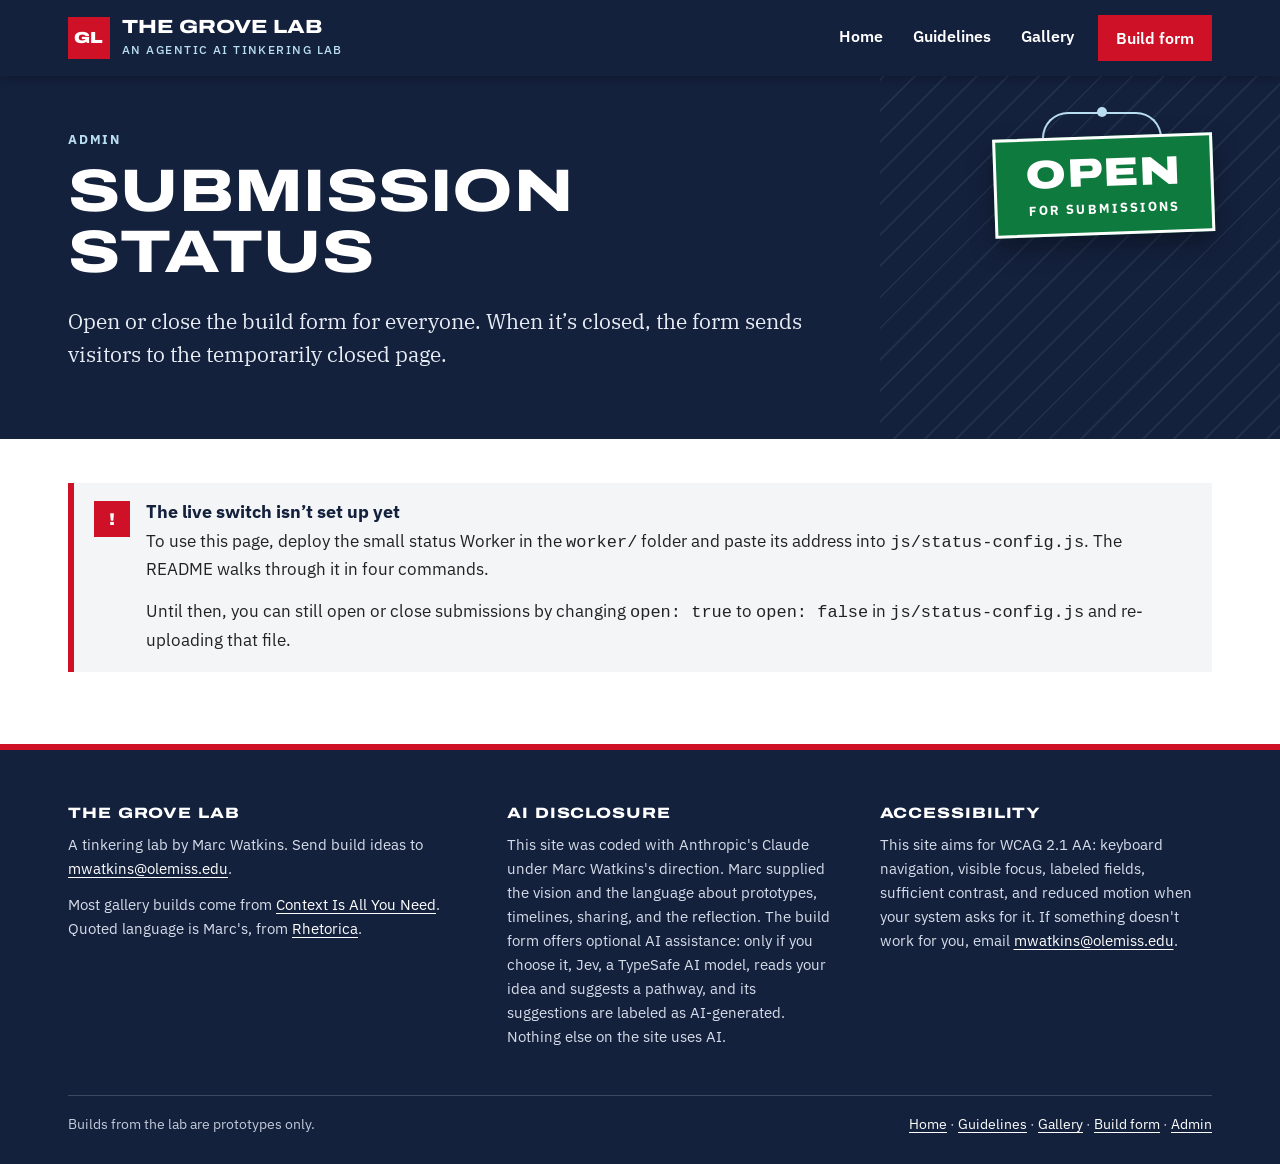
==== admin.html @ 0500ed38 "Add files via upload" ====
<!doctype html>
<html lang="en" data-page="admin">
<head>
<meta charset="utf-8">
<meta name="robots" content="noindex, nofollow">
<meta name="viewport" content="width=device-width, initial-scale=1">
<title>Admin | The Grove Lab</title>
<meta name="description" content="Open or close Grove Lab submissions.">
<link rel="preconnect" href="https://fonts.googleapis.com">
<link rel="preconnect" href="https://fonts.gstatic.com" crossorigin>
<link href="https://fonts.googleapis.com/css2?family=Archivo:wdth,wght@125,700;125,800;125,900&family=IBM+Plex+Sans:wght@400;500;600;700&family=IBM+Plex+Serif:wght@400;500&display=swap" rel="stylesheet">
<link rel="stylesheet" href="css/grove.css?v=20261009h">
<link rel="icon" href="data:image/svg+xml,%3Csvg xmlns='http://www.w3.org/2000/svg' viewBox='0 0 40 40'%3E%3Crect width='40' height='40' fill='%23CE1126'/%3E%3Ctext x='20' y='27' font-family='Arial Black,Arial' font-weight='900' font-size='17' fill='white' text-anchor='middle'%3EGL%3C/text%3E%3C/svg%3E">
<script src="js/status-config.js?v=20261009h"></script>
<script src="js/status.js?v=20261009h"></script>
</head>
<body>
<a class="skip" href="#main">Skip to content</a>
<header class="site-head">
  <div class="wrap">
    <a class="brand" href="index.html" aria-label="The Grove Lab home">
      <span class="mark" aria-hidden="true">GL</span>
      <span><b>The Grove Lab</b><small>An agentic AI tinkering lab</small></span>
    </a>
    <nav class="site-nav" aria-label="Main"><a href="index.html">Home</a><a href="guidelines.html">Guidelines</a><a href="gallery.html">Gallery</a><a href="form.html" class="cta">Build form</a></nav>
  </div>
</header>

<main id="main">
  <section class="hero short">
    <div class="wrap">
      <div class="hero-sign" data-subs-sign="big"></div>
      <p class="eyebrow">Admin</p>
      <h1>Submission status</h1>
      <p class="lede-serif">Open or close the build form for everyone. When it’s closed, the form sends visitors to the temporarily closed page.</p>
    </div>
  </section>
  <section class="section" style="padding-top:44px">
    <div class="wrap">
      <div class="admin-box" id="adminLive" hidden>
        <form id="adminForm" autocomplete="off">
          <div class="field" style="margin-top:0"><label for="adminPw">Admin password</label>
            <input type="password" id="adminPw" autocomplete="current-password" required></div>
          <fieldset class="field"><legend>Set submissions to</legend>
            <div class="opts cols">
              <label class="opt"><input type="radio" name="want" value="open"><span>Open<small>The build form works normally.</small></span></label>
              <label class="opt"><input type="radio" name="want" value="closed"><span>Closed<small>The form sends visitors to the temporarily closed page.</small></span></label>
            </div></fieldset>
          <div class="dl-row"><button type="submit" class="btn">Save status</button></div>
        </form>
        <p class="admin-msg" id="adminMsg" role="status" aria-live="polite"></p>
        <p class="help" style="margin:14px 0 0;font-size:14px;color:var(--muted)">The password is checked by the status Worker, not by this page. Changes reach visitors within about a minute.</p>
      </div>
      <div class="notice warn" id="adminSetup" hidden><span class="ico" aria-hidden="true">!</span><div>
        <h3>The live switch isn’t set up yet</h3>
        <p>To use this page, deploy the small status Worker in the <code>worker/</code> folder and paste its address into <code>js/status-config.js</code>. The README walks through it in four commands.</p>
        <p>Until then, you can still open or close submissions by changing <code>open: true</code> to <code>open: false</code> in <code>js/status-config.js</code> and re-uploading that file.</p></div></div>
    </div>
  </section>
</main>
<footer class="site-foot">
  <div class="wrap">
    <div class="foot-grid">
      <div>
        <h2>The Grove Lab</h2>
        <p>A tinkering lab by Marc Watkins. Send build ideas to <a href="mailto:mwatkins@olemiss.edu">mwatkins@olemiss.edu</a>.</p>
        <p>Most gallery builds come from <a href="https://6a90f8fa674c4e3e5b9c8ab0--contextisallyouneed.netlify.app/" target="_blank" rel="noopener">Context Is All You Need</a>. Quoted language is Marc's, from <a href="https://marcwatkins.substack.com/" target="_blank" rel="noopener">Rhetorica</a>.</p>
      </div>
      <div>
        <h2>AI disclosure</h2>
        <p>This site was coded with Anthropic's Claude under Marc Watkins's direction. Marc supplied the vision and the language about prototypes, timelines, sharing, and the reflection. The build form offers optional AI assistance: only if you choose it, Jev, a TypeSafe AI model, reads your idea and suggests a pathway, and its suggestions are labeled as AI-generated. Nothing else on the site uses AI.</p>
      </div>
      <div>
        <h2>Accessibility</h2>
        <p>This site aims for WCAG 2.1 AA: keyboard navigation, visible focus, labeled fields, sufficient contrast, and reduced motion when your system asks for it. If something doesn't work for you, email <a href="mailto:mwatkins@olemiss.edu">mwatkins@olemiss.edu</a>.</p>
      </div>
    </div>
    <div class="foot-base"><span>Builds from the lab are prototypes only.</span><span><a href="index.html">Home</a> · <a href="guidelines.html">Guidelines</a> · <a href="gallery.html">Gallery</a> · <a href="form.html">Build form</a> · <a href="admin.html">Admin</a></span></div>
  </div>
</footer>
<script>
(() => {
  const S = window.GROVE_STATUS, $ = s => document.querySelector(s);
  if (!S.endpoint) { $("#adminSetup").hidden = false; return; }
  $("#adminLive").hidden = false;
  const pick = () => document.querySelector(`[name=want][value=${S.get().open ? "open" : "closed"}]`).checked = true;
  pick(); S.refresh().then(pick);
  $("#adminForm").addEventListener("submit", async e => {
    e.preventDefault();
    const msg = $("#adminMsg"), pw = $("#adminPw"), want = (document.querySelector("[name=want]:checked") || {}).value;
    if (!want) { msg.className = "admin-msg err"; msg.textContent = "Choose Open or Closed."; return; }
    msg.className = "admin-msg"; msg.textContent = "Saving…";
    try {
      const r = await fetch(S.endpoint + "/status", { method: "POST", headers: { "Content-Type": "application/json" }, body: JSON.stringify({ password: pw.value, open: want === "open" }) });
      const j = await r.json().catch(() => ({}));
      if (!r.ok) { msg.className = "admin-msg err"; msg.textContent = (j.error || "Something went wrong.") + (j.remaining != null ? ` ${j.remaining} tries left.` : ""); return; }
      S.set(j); pw.value = "";
      msg.className = "admin-msg ok"; msg.textContent = j.open ? "Submissions are open." : "Submissions are closed. The form now sends visitors to the closed page.";
    } catch { msg.className = "admin-msg err"; msg.textContent = "Couldn't reach the status Worker. Check the endpoint in js/status-config.js."; }
  });
})();
</script>
</body>
</html>
---- css/grove.css ----
/* The Grove Lab — styled after olemiss.edu: navy and red, wide uppercase display type, IBM Plex text, square edges.
   Fonts: Archivo Expanded stands in for Termina (UM's licensed display face); IBM Plex Sans and Serif match the UM site.
   No italics anywhere. Text pairs meet WCAG 2.1 AA. */
:root{
  --navy:#14213D; --navy-2:#0D1730; --navy-3:#22325A;
  --red:#CE1126; --red-dark:#A50E1F;
  --powder:#B9DDF1; --powder-soft:#E8F3FA;
  --ink:#222222; --ink-2:#3D4350; --muted:#5B6170;
  --bg:#FFFFFF; --bg-2:#F4F5F7; --bg-3:#E9ECF1;
  --line:#D5D9E0; --line-2:#B7BDC8;
  --blue:#1F5FA8; --blue-soft:#E3EDF8;
  --teal:#00687A; --teal-soft:#DDF0F2;
  --gold:#8A5A00; --gold-soft:#F7EDD8;
  --slate:#4A5568; --slate-soft:#E7EAEF;
  --focus:#1F5FA8;
  --display:"Archivo", "Arial Black", Arial, sans-serif;
  --sans:"IBM Plex Sans", "Helvetica Neue", Arial, sans-serif;
  --serif:"IBM Plex Serif", Georgia, serif;
  --shadow:0 1px 2px rgba(20,33,61,.08), 0 6px 18px -8px rgba(20,33,61,.18);
}
*{box-sizing:border-box}
html{scroll-behavior:smooth;scroll-padding-top:96px}
@media (prefers-reduced-motion: reduce){ html{scroll-behavior:auto} *,*::before,*::after{animation:none!important;transition:none!important} }
body{margin:0;font:17px/1.6 var(--sans);color:var(--ink);background:var(--bg)}
em,i,cite,address,blockquote,dfn,var{font-style:normal}
img{max-width:100%;display:block}
a{color:var(--blue);text-underline-offset:3px;text-decoration-thickness:1px}
a:hover{color:var(--red-dark)}
:focus-visible{outline:3px solid var(--focus);outline-offset:3px}
h1,h2{font-family:var(--display);font-stretch:125%;font-weight:800;text-transform:uppercase;letter-spacing:.005em;line-height:1.02;margin:0;color:var(--navy)}
h3,h4{font-family:var(--sans);font-weight:700;margin:0;color:var(--navy);line-height:1.25}
p{margin:0 0 .9em}
.sr{position:absolute!important;width:1px;height:1px;overflow:hidden;clip:rect(0 0 0 0);white-space:nowrap}
.skip{position:absolute;left:12px;top:-60px;background:var(--red);color:#fff;padding:10px 14px;z-index:100;font-weight:700}
.skip:focus{top:12px}
.wrap{max-width:1200px;margin:0 auto;padding:0 28px}
@media (max-width:600px){ .wrap{padding:0 16px} body{font-size:16.5px} }

/* ---------- header (UM navy bar) ---------- */
.site-head{position:sticky;top:0;z-index:40;background:var(--navy);color:#fff;box-shadow:0 2px 10px rgba(0,0,0,.25)}
.site-head .wrap{display:flex;align-items:center;gap:22px;min-height:76px;flex-wrap:wrap;padding-top:8px;padding-bottom:8px}
.brand{display:flex;align-items:center;gap:12px;color:#fff;text-decoration:none}
.brand:hover{color:#fff}
.brand .mark{width:42px;height:42px;flex:none;background:var(--red);display:grid;place-items:center;font-family:var(--display);font-stretch:125%;font-weight:900;font-size:16px;color:#fff;letter-spacing:.02em}
.brand b{display:block;font-family:var(--display);font-stretch:125%;font-weight:800;font-size:19px;text-transform:uppercase;line-height:1.05}
.brand small{display:block;font-size:12px;text-transform:uppercase;letter-spacing:.12em;color:var(--powder);font-weight:500;margin-top:3px}
.site-nav{margin-left:auto;display:flex;gap:2px;flex-wrap:wrap;align-items:center}
.site-nav a{color:#fff;text-decoration:none;font-weight:600;font-size:15.5px;padding:10px 14px;border-bottom:3px solid transparent}
.site-nav a:hover{border-bottom-color:var(--powder);color:#fff}
.site-nav a[aria-current="page"]{border-bottom-color:var(--red)}
.site-nav a.cta{background:var(--red);border-bottom:0;margin-left:8px;padding:11px 18px}
.site-nav a.cta:hover{background:var(--red-dark)}
.site-nav a.cta[aria-current="page"]{box-shadow:inset 0 -3px 0 #fff}
@media (max-width:760px){ .site-head{position:static} .site-nav{margin-left:0} .site-nav a{padding:8px 10px;font-size:15px} html{scroll-padding-top:12px} }

/* ---------- shared pieces ---------- */
.eyebrow{display:block;font-family:var(--sans);font-size:13px;font-weight:700;letter-spacing:.14em;text-transform:uppercase;color:var(--red);margin:0 0 10px}
.eyebrow.pc{color:var(--pc)}
.sheet{background:#fff;border:1px solid var(--line)}
.lede-serif{font-family:var(--serif);font-size:21px;line-height:1.55}
.btn{display:inline-flex;align-items:center;justify-content:center;gap:8px;font-family:var(--sans);font-weight:600;font-size:15.5px;line-height:1.2;padding:13px 22px;border:2px solid var(--navy);background:var(--navy);color:#fff;text-decoration:none;cursor:pointer;transition:background .15s,color .15s}
.btn:hover{background:var(--navy-3);border-color:var(--navy-3);color:#fff}
.btn.ghost{background:#fff;color:var(--navy)}
.btn.ghost:hover{background:var(--bg-2);color:var(--navy)}
.btn.small{font-size:14.5px;padding:8px 14px}
.btn.coral,.btn.red{background:var(--red);border-color:var(--red)}
.btn.coral:hover,.btn.red:hover{background:var(--red-dark);border-color:var(--red-dark)}
.btn.onnavy{background:#fff;color:var(--navy);border-color:#fff}
.btn.onnavy:hover{background:var(--powder);border-color:var(--powder);color:var(--navy)}
.btn.outline-light{background:transparent;color:#fff;border-color:#fff}
.btn.outline-light:hover{background:rgba(255,255,255,.12);color:#fff}
.btn[disabled]{opacity:.55;cursor:not-allowed}
.textlink{font-weight:600}
.linkbtn{background:none;border:0;padding:0;font:inherit;font-weight:600;color:var(--blue);text-decoration:underline;text-underline-offset:3px;cursor:pointer}
.quote{font-family:var(--serif);font-size:22px;line-height:1.45;color:var(--navy);margin:0}
.quote::before{content:"“"}.quote::after{content:"”"}
.cite{font-size:14px;color:var(--muted);margin-top:10px;font-weight:500}
.cite a{color:var(--muted)}
.chip{display:inline-block;font-size:12.5px;font-weight:600;letter-spacing:.04em;text-transform:uppercase;line-height:1.2;padding:4px 8px;background:var(--bg-2);color:var(--ink-2);border:1px solid var(--line)}

/* pathway accents (UM navy/red plus restrained secondaries) */
[data-c="blue"]{--pc:var(--blue);--pc-soft:var(--blue-soft)}
[data-c="coral"]{--pc:var(--red);--pc-soft:#FBE4E7}
[data-c="green"]{--pc:var(--teal);--pc-soft:var(--teal-soft)}
[data-c="gold"]{--pc:var(--gold);--pc-soft:var(--gold-soft)}
[data-c="ink"]{--pc:var(--navy);--pc-soft:var(--slate-soft)}
[data-c="plum"]{--pc:var(--slate);--pc-soft:var(--slate-soft)}

/* notices */
.notice{display:grid;grid-template-columns:auto 1fr;gap:16px;align-items:start;padding:18px 20px;background:var(--bg-2);border-left:6px solid var(--navy)}
.notice .ico{width:36px;height:36px;display:grid;place-items:center;font-family:var(--display);font-stretch:125%;font-weight:800;font-size:17px;color:#fff;background:var(--navy)}
.notice h3{font-size:18px;margin-bottom:4px}
.notice p:last-child{margin-bottom:0}
.notice.warn{border-left-color:var(--red)}.notice.warn .ico{background:var(--red)}
.notice.time{border-left-color:var(--gold)}.notice.time .ico{background:var(--gold)}
.notice.share{border-left-color:var(--teal)}.notice.share .ico{background:var(--teal)}

/* ---------- page heroes ---------- */
.hero{background:var(--navy);color:#fff;position:relative;overflow:hidden}
.hero::after{content:"";position:absolute;right:-120px;top:-60px;width:520px;height:520px;background:repeating-linear-gradient(135deg, rgba(185,221,241,.07) 0 2px, transparent 2px 22px);pointer-events:none}
.hero .wrap{position:relative;z-index:1;padding-top:72px;padding-bottom:72px}
.hero h1{color:#fff;font-size:clamp(40px,6.4vw,78px);max-width:13em}
.hero h1 .small{display:block;font-size:.42em;color:var(--powder);margin-bottom:10px;letter-spacing:.04em}
.hero .lede-serif{color:#E7ECF5;max-width:36em;margin-top:22px}
.hero .eyebrow{color:var(--powder)}
.hero-actions{display:flex;gap:14px;flex-wrap:wrap;margin-top:30px}
.hero.short .wrap{padding-top:54px;padding-bottom:50px}
.hero.short h1{font-size:clamp(34px,5vw,60px)}

.section{padding:72px 0}
.section.alt{background:var(--bg-2)}
.section h2{font-size:clamp(28px,3.6vw,44px);margin-bottom:12px}
.section .sub{font-size:18px;max-width:46em;color:var(--ink-2)}
.band{background:var(--navy);color:#fff}
.band h2,.band h3{color:#fff}
.band .sub,.band p{color:#E1E7F1}
.band .eyebrow{color:var(--powder)}
.band a{color:#fff}

.vision{display:grid;grid-template-columns:1.1fr .9fr;gap:48px;margin-top:10px;align-items:start}
.vision p{font-size:18px}
.vision .first{font-family:var(--serif);font-size:23px;line-height:1.5;color:var(--navy)}
.vision aside{background:var(--bg-2);padding:28px;border-top:6px solid var(--red)}
.vision aside h3{font-size:19px;margin-bottom:12px}
.vision aside p{font-size:16.5px}
.vision aside blockquote{margin:0}
@media (max-width:860px){ .vision{grid-template-columns:1fr;gap:28px} }

.steps{list-style:none;padding:0;margin:34px 0 0;display:grid;grid-template-columns:repeat(4,1fr);gap:0;counter-reset:s;border-top:1px solid rgba(255,255,255,.25)}
.steps li{padding:24px 22px 8px 22px;border-right:1px solid rgba(255,255,255,.18)}
.steps li:first-child{padding-left:0}.steps li:last-child{border-right:0}
.steps li::before{counter-increment:s;content:"0" counter(s);font-family:var(--display);font-stretch:125%;font-weight:800;font-size:38px;line-height:1;color:#FF5A6B;display:block;margin-bottom:10px}
.steps h3{font-size:18px;margin:0 0 6px}
.steps p{font-size:15.5px;margin:0}
@media (max-width:900px){ .steps{grid-template-columns:1fr 1fr} .steps li,.steps li:first-child{border-right:0;padding-left:0;padding-right:18px;border-bottom:1px solid rgba(255,255,255,.18);padding-bottom:20px} }
@media (max-width:560px){ .steps{grid-template-columns:1fr} }

.paths{display:grid;grid-template-columns:repeat(3,1fr);gap:24px;margin-top:30px}
.path{display:flex;flex-direction:column;background:#fff;border:1px solid var(--line);border-top:6px solid var(--pc);text-decoration:none;color:var(--ink);transition:box-shadow .15s, transform .15s}
a.path:hover{box-shadow:var(--shadow);transform:translateY(-2px);color:var(--ink)}
.path .top{padding:20px 22px 0;display:flex;align-items:baseline;gap:12px}
.path .top b{font-family:var(--display);font-stretch:125%;font-weight:800;font-size:28px;line-height:1;color:var(--pc)}
.path .top h3{font-size:19px}
.path .body{padding:10px 22px 22px;display:flex;flex-direction:column;gap:12px;flex:1}
.path .body p{margin:0;font-size:16px}
.path .ask{font-family:var(--serif);font-size:16.5px;color:var(--navy);background:var(--pc-soft);padding:10px 14px}
.path .ex{font-size:13.5px;color:var(--muted);margin-top:auto;font-weight:500}
.path .more{font-weight:700;font-size:13.5px;color:var(--pc);text-transform:uppercase;letter-spacing:.08em}
@media (max-width:960px){ .paths{grid-template-columns:1fr 1fr} }
@media (max-width:600px){ .paths{grid-template-columns:1fr} }

.expect{display:grid;grid-template-columns:repeat(3,1fr);gap:20px;margin-top:28px}
@media (max-width:900px){ .expect{grid-template-columns:1fr} }
.cta-band{background:var(--red);color:#fff;padding:48px 0}
.cta-band .wrap{display:flex;gap:24px;align-items:center;justify-content:space-between;flex-wrap:wrap}
.cta-band h2{color:#fff;font-size:clamp(24px,3vw,36px)}
.cta-band p{margin:8px 0 0;color:#FFF0F1;font-size:17px}
.cta-band .btn{background:#fff;color:var(--navy);border-color:#fff}
.cta-band .btn:hover{background:var(--navy);color:#fff;border-color:var(--navy)}

/* ---------- accordions (guidelines page + form) ---------- */
.accordion{border-top:2px solid var(--navy);margin-top:26px}
.acc-item{border-bottom:1px solid var(--line)}
.acc-h{margin:0;font:inherit;text-transform:none;letter-spacing:0}
.acc-btn{width:100%;display:grid;grid-template-columns:auto 1fr auto auto;gap:16px;align-items:center;text-align:left;background:none;border:0;padding:20px 8px;cursor:pointer;color:var(--navy);font:inherit}
.acc-btn:hover{background:var(--bg-2)}
.acc-btn .snum{font-family:var(--display);font-stretch:125%;font-weight:800;font-size:22px;color:var(--red);min-width:2em}
.acc-title{display:block;font-family:var(--display);font-stretch:125%;font-weight:800;font-size:clamp(16px,1.9vw,21px);text-transform:uppercase;line-height:1.15}
.acc-t .eyebrow{margin:0 0 4px;font-size:12px}
.chev{width:28px;height:28px;border:2px solid var(--navy);position:relative;flex:none}
.chev::before,.chev::after{content:"";position:absolute;left:50%;top:50%;width:12px;height:2px;background:var(--navy);transform:translate(-50%,-50%)}
.chev::after{transform:translate(-50%,-50%) rotate(90deg);transition:transform .2s}
[aria-expanded="true"] .chev{background:var(--navy)}
[aria-expanded="true"] .chev::before{background:#fff}
[aria-expanded="true"] .chev::after{transform:translate(-50%,-50%) rotate(0);background:#fff}
.acc-st{font-size:11.5px;font-weight:700;letter-spacing:.1em;text-transform:uppercase;padding:4px 9px;color:var(--muted);background:var(--bg-2);border:1px solid var(--line);white-space:nowrap}
.acc-st:empty{display:none}
.acc-st.ok{color:#fff;background:var(--teal);border-color:var(--teal)}
.acc-st.req{color:var(--red-dark);background:#fff;border-color:var(--red)}
.acc-st.hot{color:#fff;background:var(--red);border-color:var(--red)}
.acc-panel{padding:4px 8px 30px}
.acc-panel[hidden]{display:none}
.acc-item .acc-btn{grid-template-columns:1fr auto}
.acc-item .acc-panel{max-width:62em;font-size:17px}
.acc-item .acc-panel ul{padding-left:20px;margin:0 0 .9em}
.acc-item .acc-panel li{margin-bottom:6px}
.acc-item .acc-panel h3{font-size:17px;margin:18px 0 6px}
@media (max-width:600px){ .acc-btn{grid-template-columns:auto 1fr auto;gap:10px} .acc-st{grid-column:2;grid-row:2;justify-self:start} .acc-btn .chev{grid-column:3;grid-row:1} .acc-item .acc-btn{grid-template-columns:1fr auto} }

/* ---------- gallery ---------- */
.g-tools{display:flex;gap:12px;flex-wrap:wrap;align-items:center;margin:0 0 12px}
.g-tools input[type=search]{flex:1 1 260px;font:inherit;padding:13px 15px;border:1px solid var(--line-2);border-bottom:2px solid var(--navy);background:#fff}
.g-tools input[type=search]:focus{border-color:var(--blue);outline:3px solid rgba(31,95,168,.25);outline-offset:0}
.filters{display:flex;gap:8px;flex-wrap:wrap}
.filters button{font:inherit;font-weight:600;font-size:14.5px;padding:8px 14px;border:2px solid var(--pc,var(--navy));background:#fff;color:var(--pc,var(--navy));cursor:pointer}
.filters button[aria-pressed="true"]{background:var(--pc,var(--navy));color:#fff}
.g-count{color:var(--muted);font-size:14.5px;margin:12px 0 0;font-weight:500}
.g-group{margin:54px 0 10px}
.g-group-head{display:grid;grid-template-columns:auto 1fr auto;gap:18px;align-items:end;border-bottom:3px solid var(--pc);padding-bottom:14px;margin-bottom:24px}
.g-group-head .num{font-family:var(--display);font-stretch:125%;font-weight:800;font-size:48px;line-height:.9;color:var(--pc)}
.g-group-head h2{font-size:clamp(22px,2.6vw,30px)}
.g-group-head p{margin:6px 0 0;color:var(--ink-2)}
.g-group-head a{font-weight:700;font-size:13.5px;text-transform:uppercase;letter-spacing:.06em;white-space:nowrap}
@media (max-width:700px){ .g-group-head{grid-template-columns:auto 1fr} .g-group-head a{grid-column:1/-1} }
.cards{display:grid;grid-template-columns:repeat(auto-fill,minmax(290px,1fr));gap:24px}
.card{display:flex;flex-direction:column;background:#fff;border:1px solid var(--line);transition:box-shadow .15s}
.card:hover{box-shadow:var(--shadow)}
.card .shot{aspect-ratio:16/9;background:var(--bg-3);border-bottom:1px solid var(--line)}
.card .shot img{width:100%;height:100%;object-fit:cover}
.card .in{padding:18px;display:flex;flex-direction:column;gap:10px;flex:1}
.card h3{font-size:18.5px}
.card p{margin:0;font-size:15.5px;color:var(--ink-2)}
.card .tags,.card .pills{display:flex;gap:6px;flex-wrap:wrap}
.pill{font-size:12.5px;font-weight:700;padding:3px 8px;background:var(--pc-soft);color:var(--pc);border-left:3px solid var(--pc)}
.card .acts{display:flex;gap:12px;flex-wrap:wrap;margin-top:auto;padding-top:8px;align-items:center;justify-content:space-between}
.card .acts a{font-weight:700;font-size:14.5px}
.flag{font:inherit;font-weight:600;font-size:14px;padding:7px 12px;border:2px solid var(--navy);background:#fff;color:var(--navy);cursor:pointer}
.flag:hover{background:var(--bg-2)}
.flag[aria-pressed="true"]{background:var(--navy);color:#fff}
.tray{position:sticky;bottom:14px;z-index:30;margin:30px auto 0;max-width:820px;padding:14px 18px;background:var(--navy);color:#fff;display:flex;gap:12px;align-items:center;flex-wrap:wrap;box-shadow:0 10px 30px rgba(0,0,0,.3);border-left:6px solid var(--red)}
.tray[hidden]{display:none}
.tray p{margin:0;flex:1 1 260px;font-size:15px}
.tray .btn{background:#fff;color:var(--navy);border-color:#fff}
.tray .btn.ghost{background:transparent;color:#fff}

/* ---------- form ---------- */
.f-layout{display:grid;grid-template-columns:260px 1fr;gap:40px;align-items:start;padding:40px 0 90px}
.f-nav{position:sticky;top:96px;max-height:calc(100vh - 116px);overflow:auto;padding:20px 18px;font-size:15px;background:var(--bg-2);border-top:6px solid var(--navy)}
.f-nav h2{font-size:18px;margin:0 0 10px}
.f-nav ol{list-style:none;margin:0;padding:0;display:grid;gap:1px}
.f-nav a{display:flex;gap:10px;align-items:center;text-decoration:none;color:var(--ink-2);padding:7px 8px;font-size:14.5px;font-weight:500;line-height:1.25;border-left:3px solid transparent}
.f-nav a:hover{background:#fff;color:var(--navy)}
.f-nav a.on{background:#fff;color:var(--navy);font-weight:700;border-left-color:var(--red)}
.f-nav .dot{width:11px;height:11px;border-radius:50%;border:2px solid var(--line-2);flex:none}
.f-nav a.done .dot{background:var(--teal);border-color:var(--teal)}
.f-nav a.flagged::after{content:"!";margin-left:auto;font-weight:700;color:#fff;background:var(--red);width:19px;height:19px;border-radius:50%;display:grid;place-items:center;font-size:12px;flex:none}
.f-nav .progress{height:8px;background:#fff;overflow:hidden;margin:4px 0 14px;border:1px solid var(--line)}
.f-nav .progress i{display:block;height:100%;background:var(--teal);width:0;transition:width .3s}
.f-nav .saved{font-size:13px;color:var(--muted);margin:12px 0 0}
.nav-toggle{display:none}
@media (max-width:980px){
  .nav-toggle{display:inline-flex;margin-bottom:6px}
  .f-nav ol{display:none}
  .f-nav.open ol{display:grid}
  .f-layout{grid-template-columns:1fr;gap:24px}
  .f-nav{position:static;max-height:none}
}
.f-main{display:block;min-width:0}
.acc-tools{display:flex;justify-content:flex-end;font-size:14.5px;color:var(--muted);margin-bottom:10px}
.acc-tools p{margin:0}
.f-sec{border:0;border-bottom:1px solid var(--line);scroll-margin-top:96px;background:#fff}
.f-sec[hidden]{display:none}
.f-sec.intake{border-top:2px solid var(--navy)}
.f-sec.open > .acc-h .acc-btn{background:var(--bg-2)}
.f-sec.pathsec > .acc-h .acc-btn{box-shadow:inset 6px 0 0 var(--pc);padding-left:18px}
.f-sec.pathsec .snum{color:var(--pc)}
.f-sec .acc-panel{padding:20px 8px 34px}
.f-sec .lead{font-family:var(--serif);font-size:19px;color:var(--ink-2);margin:0 0 6px;max-width:44em}
.acc-foot{margin-top:28px;padding-top:18px;border-top:1px dashed var(--line-2);display:flex;justify-content:flex-end}
@media (max-width:760px){ .f-sec{scroll-margin-top:12px} }
.field{margin:22px 0 0}
.field[hidden]{display:none}
.field > label, .field > .lab, fieldset.field > legend{display:block;font-weight:700;font-size:16.5px;color:var(--navy);margin-bottom:4px;padding:0}
fieldset.field{border:0;padding:0;min-width:0}
.field .help{font-size:14.5px;color:var(--muted);margin:0 0 8px}
.field .req{color:var(--red)}
.field input[type=text], .field input[type=email], .field input[type=date], .field select, .field textarea{width:100%;font:inherit;font-size:16.5px;color:var(--ink);padding:12px 14px;border:1px solid var(--line-2);border-bottom:2px solid var(--navy);background:#fff;border-radius:0}
.field textarea{min-height:120px;resize:vertical;line-height:1.55}
.field input:focus, .field select:focus, .field textarea:focus{border-color:var(--blue);outline:3px solid rgba(31,95,168,.25);outline-offset:0}
.opts{display:grid;gap:8px}
.opts.cols{grid-template-columns:repeat(auto-fill,minmax(230px,1fr))}
.opt{display:flex;gap:10px;align-items:flex-start;padding:11px 13px;border:1px solid var(--line-2);background:#fff;cursor:pointer;font-size:15.5px;line-height:1.35}
.opt:hover{border-color:var(--navy)}
.opt input{margin:2px 0 0;width:19px;height:19px;flex:none;accent-color:var(--navy)}
.opt:has(input:checked){border-color:var(--navy);background:var(--powder-soft);box-shadow:inset 4px 0 0 var(--navy)}
.opt small{display:block;color:var(--muted);font-size:13.5px;margin-top:2px}

/* pathway picker */
.picker{display:grid;grid-template-columns:repeat(auto-fill,minmax(250px,1fr));gap:16px;margin-top:20px}
.pick{position:relative;border:1px solid var(--line-2);background:#fff;padding:16px 16px 14px;border-top:5px solid var(--pc)}
.pick h3{font-size:17px;color:var(--navy)}
.pick p{font-size:14.5px;margin:6px 0 12px;color:var(--ink-2)}
.pick .row{display:flex;gap:8px;flex-wrap:wrap}
.pick .row label{display:inline-flex;gap:6px;align-items:center;font-size:14px;font-weight:600;padding:6px 11px;border:1px solid var(--line-2);cursor:pointer}
.pick .row input{accent-color:var(--navy)}
.pick .row label:has(input:checked){background:var(--pc);border-color:var(--pc);color:#fff}
.pick .row label:has(input:disabled){opacity:.45;cursor:not-allowed}
.pick.primary{box-shadow:0 0 0 2px var(--pc)}
.pick .jevtag{position:absolute;top:-13px;right:10px;font-size:11.5px;font-weight:700;letter-spacing:.08em;text-transform:uppercase;background:var(--navy);color:#fff;padding:3px 8px}
.pick .see{margin:10px 0 0;font-size:14px;font-weight:600}

/* exemplars */
.exemplar{margin:26px 0 0;border:1px solid var(--line);background:var(--bg-2);padding:20px}
.exemplar > h3{font-size:13px;letter-spacing:.14em;text-transform:uppercase;color:var(--red);margin-bottom:14px}
.vs{display:grid;grid-template-columns:1fr 1fr;gap:16px}
@media (max-width:760px){ .vs{grid-template-columns:1fr} }
.vs-card{background:#fff;border:1px solid var(--line);display:flex;flex-direction:column}
.vs-card .shot{aspect-ratio:16/9;background:var(--bg-3)}
.vs-card .shot img{width:100%;height:100%;object-fit:cover}
.vs-card .in{padding:14px 16px 16px;display:flex;flex-direction:column;gap:8px;flex:1}
.vs-card h4{font-size:17px}
.vs-card p{margin:0;font-size:14.5px}
.vs-card .says{font-family:var(--serif);font-size:15px;background:var(--powder-soft);border-left:4px solid var(--navy);padding:10px 12px}
.vs-card .says b{font-family:var(--sans);display:block;color:var(--navy);font-size:11.5px;letter-spacing:.12em;text-transform:uppercase;margin-bottom:4px}
.vs-card a{font-weight:700;font-size:14px;margin-top:auto}
.exemplar fieldset.field{margin-top:18px}
.lang{display:grid;grid-template-columns:1fr 1fr;gap:16px}
@media (max-width:760px){ .lang{grid-template-columns:1fr} }
.lang > div{padding:16px 18px;font-size:15.5px;background:#fff}
.lang .thin{border-top:4px solid var(--red)}
.lang .full{border-top:4px solid var(--teal)}
.lang h4{font-size:12.5px;letter-spacing:.12em;text-transform:uppercase;margin-bottom:8px}
.lang .thin h4{color:var(--red-dark)} .lang .full h4{color:var(--teal)}
.lang div p{margin:0;font-family:var(--serif)}
.lang .why{grid-column:1/-1;background:transparent;padding:0;margin:0;font-size:14.5px;color:var(--muted)}
.use-lang{margin-top:14px}

/* Jev intake */
.intake .quote{font-size:21px}
.intake blockquote{margin:0 0 4px}
.intake textarea{min-height:150px;font-size:17.5px}
.intake-row{display:flex;gap:14px;flex-wrap:wrap;align-items:center;margin-top:14px}
.intake-row #openConn{margin-left:auto}
.privacy-line{font-size:14px;color:var(--muted);margin:12px 0 0}
.status{display:inline-flex;align-items:center;gap:8px;font-size:14px;font-weight:600;color:var(--muted)}
.status i{width:10px;height:10px;border-radius:50%;background:#B0B6C2}
.status.on i{background:var(--teal)} .status.off i{background:var(--red)} .status.busy i{background:var(--gold);animation:pulse 1s infinite}
@keyframes pulse{50%{opacity:.3}}
.jev-out{margin-top:24px;display:grid;gap:18px}
.jev-out[hidden]{display:none}
.jev-out > *{min-width:0}
.jev-summary{font-family:var(--serif);font-size:20px;padding:18px 20px;background:var(--navy);color:#fff;border-left:6px solid var(--red)}
.jev-summary b{color:var(--powder);font-family:var(--sans)}
.jev-grid{display:grid;grid-template-columns:1.2fr 1fr;gap:18px}
.jev-grid > *{min-width:0}
@media (max-width:860px){ .jev-grid{grid-template-columns:1fr} }
.jev-card{padding:18px 20px;background:#fff;border:1px solid var(--line)}
.jev-card h3{font-size:13px;letter-spacing:.14em;text-transform:uppercase;color:var(--red);margin-bottom:12px}
.bars{display:grid;gap:9px}
.bar{display:grid;grid-template-columns:minmax(120px,170px) 1fr 46px;gap:12px;align-items:center;font-size:14.5px}
.bar .track{height:14px;background:var(--bg-3);overflow:hidden}
.bar .track i{display:block;height:100%;background:var(--pc);width:0;transition:width .7s cubic-bezier(.2,.7,.2,1)}
.bar .v{text-align:right;font-variant-numeric:tabular-nums;font-weight:700}
.bar.top{font-weight:700}
.rub-wrap{overflow-x:auto;max-width:100%}
.rub{width:100%;min-width:520px;border-collapse:separate;border-spacing:4px;font-size:13.5px}
.rub th{font-weight:700;font-size:12.5px;text-transform:uppercase;letter-spacing:.08em;text-align:left;color:var(--navy);vertical-align:top;padding:4px;width:110px}
.rub td{position:relative;padding:9px;background:var(--bg-2);border:1px solid var(--line);vertical-align:top;line-height:1.3;overflow:hidden}
.rub td.corner{background:transparent;border:0}
.rub td .fill{position:absolute;inset:auto 0 0 0;background:rgba(31,95,168,.18);height:0;transition:height .7s}
.rub td span{position:relative}
.rub td.likely{border:2px solid var(--navy);font-weight:600}
.rub td .p{position:relative;display:block;margin-top:5px;font-size:12px;color:var(--blue);font-weight:700}
.flags{display:grid;gap:8px}
.flagbox{display:grid;grid-template-columns:50px 1fr;gap:12px;align-items:center;padding:8px 10px;background:var(--bg-2)}
.flagbox svg{width:50px;height:50px}
.flagbox b{display:block;font-size:14.5px;color:var(--navy)}
.flagbox span{font-size:13.5px;color:var(--muted)}
.route{list-style:none;margin:0;padding:0;display:grid;gap:10px}
.route li{display:grid;grid-template-columns:auto 1fr;gap:12px;align-items:start;font-size:15.5px}
.route li b{font-size:11.5px;font-weight:700;letter-spacing:.08em;text-transform:uppercase;background:var(--navy);color:#fff;padding:3px 8px;white-space:nowrap}
.route li.hot b{background:var(--red)}
.doubt{font-size:14px;color:var(--muted);margin:0}

/* send */
.howto{counter-reset:h;list-style:none;padding:0;margin:16px 0 0;display:grid;gap:0;border-top:1px solid var(--line)}
.howto li{position:relative;padding:16px 16px 16px 66px;border-bottom:1px solid var(--line);font-size:16px}
.howto li::before{counter-increment:h;content:"0" counter(h);position:absolute;left:4px;top:14px;font-family:var(--display);font-stretch:125%;font-weight:800;font-size:24px;color:var(--red)}
.dl-row{display:flex;gap:12px;flex-wrap:wrap;margin-top:18px}
.missing{margin-top:16px;padding:14px 16px;background:#FDF0F1;border-left:6px solid var(--red);font-size:15px}
.missing[hidden]{display:none}
.missing ul{margin:6px 0 0;padding-left:20px}
.flagged-builds{display:flex;gap:8px;flex-wrap:wrap;margin:8px 0 0}
.mini{display:flex;gap:8px;align-items:center;font-size:14px;font-weight:500;background:#fff;border:1px solid var(--line);padding:5px 6px 5px 5px}
.mini img{width:60px;height:34px;object-fit:cover}
.mini .flag{padding:2px 8px}

.toast{position:fixed;left:50%;bottom:22px;transform:translate(-50%,200%);visibility:hidden;background:var(--navy);color:#fff;padding:13px 20px;font-weight:600;font-size:15px;z-index:90;transition:transform .25s;box-shadow:0 10px 30px rgba(0,0,0,.3);border-left:5px solid var(--red)}
.toast.on{transform:translate(-50%,0);visibility:visible}

dialog{border:0;padding:0;max-width:560px;width:calc(100% - 32px);box-shadow:0 20px 50px rgba(0,0,0,.35);border-top:6px solid var(--red)}
dialog::backdrop{background:rgba(13,23,48,.6)}
dialog .in{padding:24px 26px}
dialog h2{font-size:24px;margin-bottom:10px}

/* ---------- footer ---------- */
.site-foot{background:var(--navy);color:#D6DDEA;padding:56px 0 30px;font-size:15px;border-top:6px solid var(--red)}
.site-foot a{color:#fff}
.foot-grid{display:grid;grid-template-columns:1.2fr 1fr 1fr;gap:40px}
.site-foot h2{color:#fff;font-size:15px;letter-spacing:.06em;margin-bottom:12px}
.site-foot p{margin:0 0 .8em}
.foot-base{border-top:1px solid rgba(255,255,255,.18);margin-top:34px;padding-top:18px;font-size:13.5px;color:#C2CAD9;display:flex;gap:18px;flex-wrap:wrap;justify-content:space-between}
@media (max-width:860px){ .foot-grid{grid-template-columns:1fr;gap:26px} }

.f-layout > *, .vs > *, .lang > *{min-width:0}

@media print{
  .site-head,.site-foot,.f-nav,.intake-row,.dl-row,.tray,.skip,.toast,.acc-tools,.acc-foot{display:none!important}
  .acc-panel{display:block!important}
  .f-layout{display:block}
}

/* Layout stability while typing. Safari has no scroll anchoring, so anything above the cursor that changes
   size as you type makes the page jump. Keep these the same size in every state. */
.acc-st{min-width:118px;text-align:center;box-sizing:border-box}
.f-nav a.on{font-weight:500}
.f-nav .saved{min-height:4.6em}
.f-sec{overflow-anchor:auto}

/* ---------- optional AI assistance ---------- */
.ai-badge{display:inline-grid;place-items:center;min-width:30px;height:24px;padding:0 6px;background:var(--powder);color:var(--navy);border:2px solid var(--navy);font-family:var(--display);font-stretch:125%;font-weight:800;font-size:12px;letter-spacing:.06em;line-height:1;vertical-align:middle}
.ai-badge.sm{min-width:24px;height:19px;font-size:10px;border-width:1.5px;margin-right:4px}
.ai-badge.off{background:#fff;color:var(--muted);border-color:var(--line-2)}
.ai-choice{margin:28px 0 0;padding:22px 22px 20px;border:2px solid var(--navy);background:var(--powder-soft)}
.ai-choice legend{padding:0 8px;margin-left:-8px;font-family:var(--display);font-stretch:125%;font-weight:800;text-transform:uppercase;font-size:17px;color:var(--navy);display:flex;gap:10px;align-items:center}
.ai-lead{margin:2px 0 16px;font-size:16px;color:var(--ink-2);max-width:48em}
.ai-opts{display:grid;grid-template-columns:1fr 1fr;gap:12px}
@media (max-width:760px){ .ai-opts{grid-template-columns:1fr} }
.ai-opt{display:flex;gap:12px;align-items:flex-start;padding:14px 16px;background:#fff;border:1px solid var(--line-2);cursor:pointer;font-size:15px;line-height:1.45;color:var(--ink-2)}
.ai-opt b{display:block;font-size:16.5px;color:var(--navy);margin-bottom:4px}
.ai-opt input{width:20px;height:20px;margin:2px 0 0;flex:none;accent-color:var(--navy)}
.ai-opt:hover{border-color:var(--navy)}
.ai-opt:has(input:checked){border:2px solid var(--navy);box-shadow:inset 5px 0 0 var(--navy);padding:13px 15px}
.ai-guide{display:grid;grid-template-columns:1fr 1fr;gap:12px 24px;margin-top:18px;padding-top:16px;border-top:1px solid var(--line-2)}
@media (max-width:760px){ .ai-guide{grid-template-columns:1fr} }
.ai-guide h4{font-size:12.5px;letter-spacing:.12em;text-transform:uppercase;color:var(--navy);margin-bottom:6px}
.ai-guide ul{margin:0;padding-left:18px;font-size:15px;color:var(--ink-2)}
.ai-guide li{margin-bottom:3px}
.ai-either{grid-column:1/-1;margin:4px 0 0;font-size:15px;color:var(--ink-2)}
#aiAction{margin-top:4px}
.ai-label{display:flex;gap:8px;align-items:center;margin:0 0 8px;font-size:12.5px;font-weight:700;letter-spacing:.08em;text-transform:uppercase;color:var(--navy)}
.ai-label.big{display:grid;grid-template-columns:auto 1fr auto;gap:14px;align-items:center;padding:14px 16px;background:var(--powder-soft);border:2px solid var(--navy);text-transform:none;letter-spacing:0;font-weight:400;font-size:14.5px;color:var(--ink-2);margin:0}
.ai-label.big b{display:block;font-size:13px;letter-spacing:.12em;text-transform:uppercase;color:var(--navy);margin-bottom:2px}
.ai-label.big.notai{background:var(--bg-2);border-color:var(--line-2)}
@media (max-width:600px){ .ai-label.big{grid-template-columns:auto 1fr} .ai-label.big .btn{grid-column:1/-1;justify-self:start} }
.jev-out.ai-made .jev-card{border-left:4px solid var(--powder)}
.jev-card.ai-made{border-left:4px solid var(--powder)}

/* clear form */
.clear-btn{color:var(--red-dark);border-color:var(--red-dark)}
.clear-btn:hover{background:#FDF0F1;color:var(--red-dark)}
.f-nav .clear-btn{margin-top:12px;width:100%}
.acc-tools{align-items:center;gap:16px;flex-wrap:wrap}
#clearDlg .opt{margin-top:6px}
@media (max-width:980px){ .acc-tools .clear-btn{display:none} }

/* featured example on the landing page */
.example{display:grid;grid-template-columns:1.1fr 1fr;gap:44px;align-items:center}
.example-shot{display:block;border:1px solid var(--line);box-shadow:var(--shadow);aspect-ratio:16/9;background:var(--bg-3);overflow:hidden}
.example-shot img{width:100%;height:100%;object-fit:cover}
.example-quote{margin:14px 0 0;border-left:6px solid var(--red);padding:2px 0 2px 20px}
.example-quote p{font-family:var(--serif);font-size:19px;line-height:1.55;color:var(--navy);margin:0}
@media (max-width:900px){ .example{grid-template-columns:1fr;gap:24px} }
.expect{grid-template-columns:repeat(4,1fr)}
@media (max-width:1100px){ .expect{grid-template-columns:1fr 1fr} }
@media (max-width:640px){ .expect{grid-template-columns:1fr} }
.create-h{margin-bottom:28px}
.example-title{font-family:var(--display);font-stretch:125%;font-weight:800;text-transform:uppercase;font-size:clamp(22px,2.6vw,32px);line-height:1.05;color:var(--navy)}

/* ---------- open / closed sign ---------- */
.subs-sign{display:inline-flex;flex-direction:column;align-items:center}
.subs-sign .cord{width:120px;height:26px;border:2px solid var(--powder);border-bottom:0;border-radius:60px 60px 0 0;margin-bottom:-2px;position:relative}
.subs-sign .cord::after{content:"";position:absolute;left:50%;top:-7px;width:10px;height:10px;border-radius:50%;background:var(--powder);transform:translateX(-50%)}
.subs-sign .board{display:flex;flex-direction:column;align-items:center;padding:14px 26px 12px;border:3px solid #fff;background:#0E7A3D;color:#fff;box-shadow:0 10px 24px rgba(0,0,0,.35);transform:rotate(-2deg);transform-origin:top center;min-width:220px}
.subs-sign.closed .board{background:var(--red);transform:rotate(2deg)}
.subs-sign .state{font-family:var(--display);font-stretch:125%;font-weight:900;font-size:40px;line-height:1;text-transform:uppercase;letter-spacing:.04em}
.subs-sign .for{font-size:13px;font-weight:700;letter-spacing:.16em;text-transform:uppercase;margin-top:6px}
.subs-pill{display:inline-flex;align-items:center;gap:8px;font-size:12.5px;font-weight:700;letter-spacing:.12em;text-transform:uppercase;padding:6px 12px;border:2px solid currentColor}
.subs-pill i{width:9px;height:9px;border-radius:50%;background:currentColor}
.subs-pill.open{color:#7EE2A8}.subs-pill.closed{color:#FF8A96}
.section .subs-pill.open,.sheet .subs-pill.open{color:#0E7A3D}.section .subs-pill.closed,.sheet .subs-pill.closed{color:var(--red-dark)}
.hero-sign{position:absolute;right:28px;top:36px;z-index:2}
@media (max-width:900px){ .hero-sign{position:static;margin:0 0 22px} }
.hero-pill{margin:0 0 14px}
.hero-pill:empty,.hero-sign:empty{display:none}
@media (prefers-reduced-motion: no-preference){ .subs-sign .board{animation:swing 3.2s ease-in-out infinite alternate} @keyframes swing{from{transform:rotate(-2.5deg)}to{transform:rotate(1.5deg)}} .subs-sign.closed .board{animation-direction:alternate-reverse} }
.admin-box{max-width:560px;padding:26px;border-top:6px solid var(--navy);background:var(--bg-2)}
.admin-box .dl-row{margin-top:16px}
.admin-msg{margin-top:14px;font-weight:600}
.admin-msg.err{color:var(--red-dark)}.admin-msg.ok{color:#0E7A3D}

/* the hidden attribute always wins over component display rules (.notice, .btn, .field, ...) */
[hidden]{display:none!important}
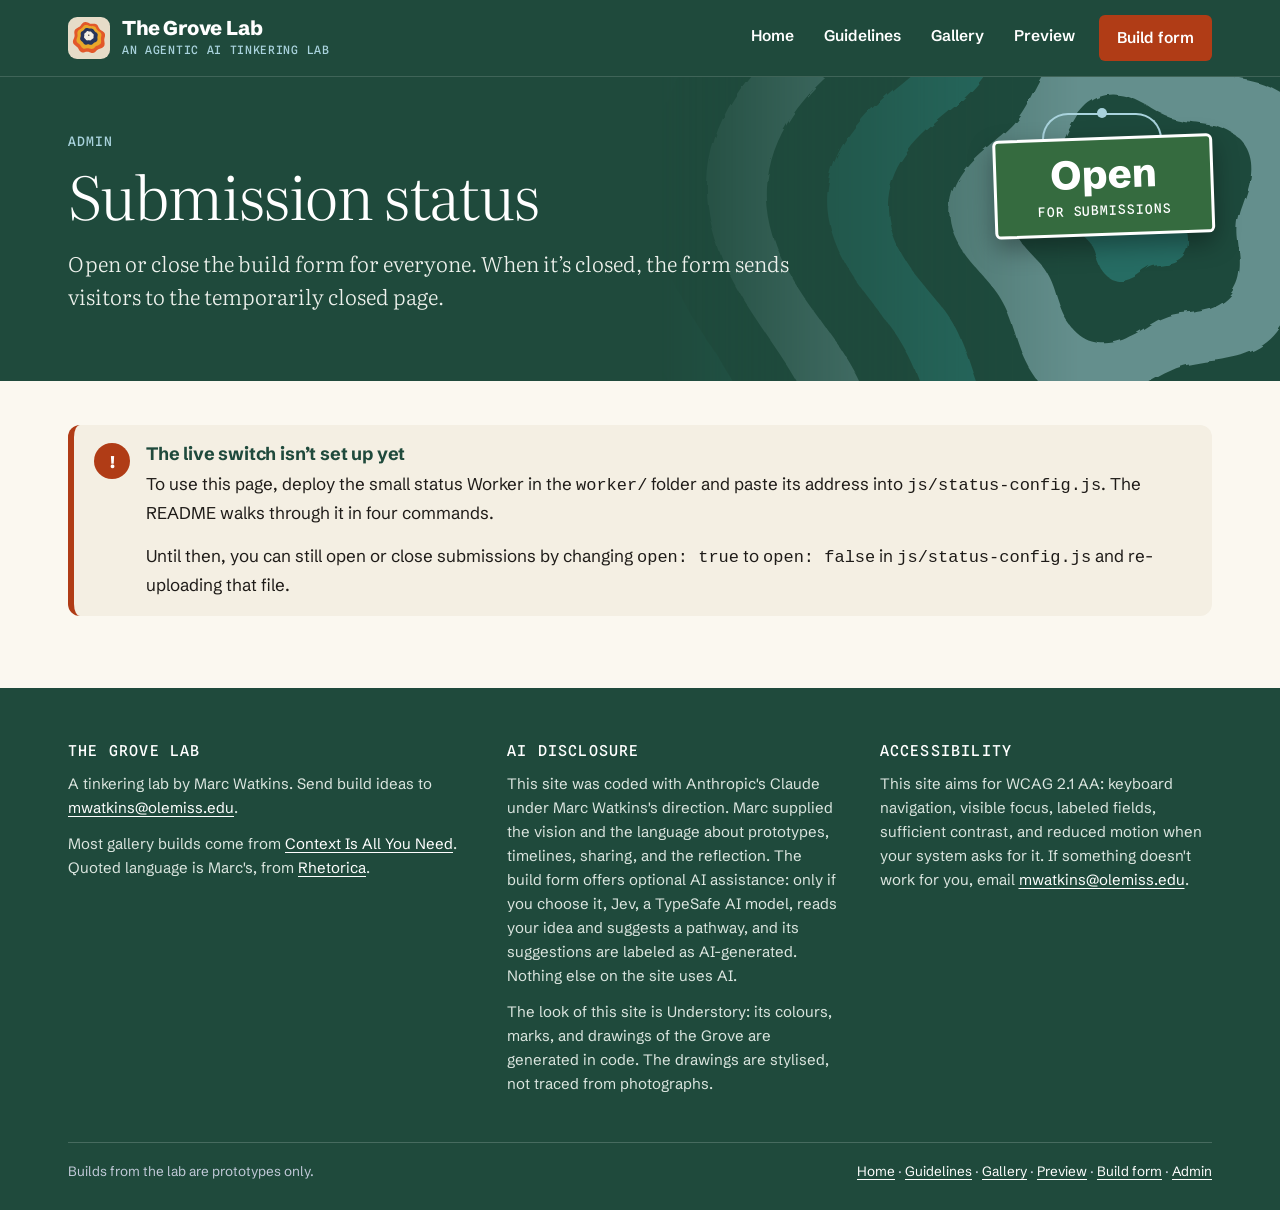
==== commit cc09c5ef: "Add files via upload" ====
--- a/admin.html
+++ b/admin.html
@@ -8,21 +8,21 @@
 <meta name="description" content="Open or close Grove Lab submissions.">
 <link rel="preconnect" href="https://fonts.googleapis.com">
 <link rel="preconnect" href="https://fonts.gstatic.com" crossorigin>
-<link href="https://fonts.googleapis.com/css2?family=Archivo:wdth,wght@125,700;125,800;125,900&family=IBM+Plex+Sans:wght@400;500;600;700&family=IBM+Plex+Serif:wght@400;500&display=swap" rel="stylesheet">
-<link rel="stylesheet" href="css/grove.css?v=20261009h">
-<link rel="icon" href="data:image/svg+xml,%3Csvg xmlns='http://www.w3.org/2000/svg' viewBox='0 0 40 40'%3E%3Crect width='40' height='40' fill='%23CE1126'/%3E%3Ctext x='20' y='27' font-family='Arial Black,Arial' font-weight='900' font-size='17' fill='white' text-anchor='middle'%3EGL%3C/text%3E%3C/svg%3E">
-<script src="js/status-config.js?v=20261009h"></script>
-<script src="js/status.js?v=20261009h"></script>
+<link href="https://fonts.googleapis.com/css2?family=Literata:opsz,wght@7..72,300..700&family=Schibsted+Grotesk:wght@400..900&family=Spline+Sans+Mono:wght@400;500&display=swap" rel="stylesheet">
+<link rel="stylesheet" href="css/grove.css?v=20261112d">
+<link rel="icon" href="img/grove-lab-mark.svg" type="image/svg+xml">
+<script src="js/status-config.js?v=20261112d"></script>
+<script src="js/status.js?v=20261112d"></script>
 </head>
 <body>
 <a class="skip" href="#main">Skip to content</a>
 <header class="site-head">
   <div class="wrap">
     <a class="brand" href="index.html" aria-label="The Grove Lab home">
-      <span class="mark" aria-hidden="true">GL</span>
+      <img class="mark" src="img/grove-lab-mark.svg" alt="" width="42" height="42">
       <span><b>The Grove Lab</b><small>An agentic AI tinkering lab</small></span>
     </a>
-    <nav class="site-nav" aria-label="Main"><a href="index.html">Home</a><a href="guidelines.html">Guidelines</a><a href="gallery.html">Gallery</a><a href="form.html" class="cta">Build form</a></nav>
+    <nav class="site-nav" aria-label="Main"><a href="index.html">Home</a><a href="guidelines.html">Guidelines</a><a href="gallery.html">Gallery</a><a href="prototype.html">Preview</a><a href="form.html" class="cta">Build form</a></nav>
   </div>
 </header>
 
@@ -69,13 +69,14 @@
       <div>
         <h2>AI disclosure</h2>
         <p>This site was coded with Anthropic's Claude under Marc Watkins's direction. Marc supplied the vision and the language about prototypes, timelines, sharing, and the reflection. The build form offers optional AI assistance: only if you choose it, Jev, a TypeSafe AI model, reads your idea and suggests a pathway, and its suggestions are labeled as AI-generated. Nothing else on the site uses AI.</p>
+        <p>The look of this site is Understory: its colours, marks, and drawings of the Grove are generated in code. The drawings are stylised, not traced from photographs.</p>
       </div>
       <div>
         <h2>Accessibility</h2>
         <p>This site aims for WCAG 2.1 AA: keyboard navigation, visible focus, labeled fields, sufficient contrast, and reduced motion when your system asks for it. If something doesn't work for you, email <a href="mailto:mwatkins@olemiss.edu">mwatkins@olemiss.edu</a>.</p>
       </div>
     </div>
-    <div class="foot-base"><span>Builds from the lab are prototypes only.</span><span><a href="index.html">Home</a> · <a href="guidelines.html">Guidelines</a> · <a href="gallery.html">Gallery</a> · <a href="form.html">Build form</a> · <a href="admin.html">Admin</a></span></div>
+    <div class="foot-base"><span>Builds from the lab are prototypes only.</span><span><a href="index.html">Home</a> · <a href="guidelines.html">Guidelines</a> · <a href="gallery.html">Gallery</a> · <a href="prototype.html">Preview</a> · <a href="form.html">Build form</a> · <a href="admin.html">Admin</a></span></div>
   </div>
 </footer>
 <script>
--- a/css/grove.css
+++ b/css/grove.css
@@ -1,22 +1,26 @@
-/* The Grove Lab — styled after olemiss.edu: navy and red, wide uppercase display type, IBM Plex text, square edges.
-   Fonts: Archivo Expanded stands in for Termina (UM's licensed display face); IBM Plex Sans and Serif match the UM site.
-   No italics anywhere. Text pairs meet WCAG 2.1 AA. */
+/* The Grove Lab — Understory look: paper and ink, pine and persimmon, Literata headlines, Schibsted Grotesk text,
+   Spline Sans Mono labels. No italics anywhere. Text pairs meet WCAG 2.1 AA. The skin overrides are at the end of this file. */
 :root{
-  --navy:#14213D; --navy-2:#0D1730; --navy-3:#22325A;
-  --red:#CE1126; --red-dark:#A50E1F;
-  --powder:#B9DDF1; --powder-soft:#E8F3FA;
-  --ink:#222222; --ink-2:#3D4350; --muted:#5B6170;
-  --bg:#FFFFFF; --bg-2:#F4F5F7; --bg-3:#E9ECF1;
-  --line:#D5D9E0; --line-2:#B7BDC8;
-  --blue:#1F5FA8; --blue-soft:#E3EDF8;
-  --teal:#00687A; --teal-soft:#DDF0F2;
-  --gold:#8A5A00; --gold-soft:#F7EDD8;
-  --slate:#4A5568; --slate-soft:#E7EAEF;
-  --focus:#1F5FA8;
-  --display:"Archivo", "Arial Black", Arial, sans-serif;
-  --sans:"IBM Plex Sans", "Helvetica Neue", Arial, sans-serif;
-  --serif:"IBM Plex Serif", Georgia, serif;
-  --shadow:0 1px 2px rgba(20,33,61,.08), 0 6px 18px -8px rgba(20,33,61,.18);
+  /* Understory skin (2026-11-12). The old UM variable names are kept so every rule below still works:
+     "navy" is now pine, "red" is deep persimmon, "powder" is mist. Previous look: grove-lab-um-look-backup.zip */
+  --navy:#1F4A3C; --navy-2:#173A2F; --navy-3:#2B6150;
+  --red:#B03C16; --red-dark:#8E2F10;
+  --powder:#A9D3DD; --powder-soft:#E4F0F2;
+  --ink:#1E1B18; --ink-2:#4A443D; --muted:#6B6358;
+  --bg:#FBF8F0; --bg-2:#F4EFE3; --bg-3:#E6DCC8;
+  --line:#D3C8B2; --line-2:#B5A98F;
+  --blue:#1D6D69; --blue-soft:#DDEEEC;
+  --teal:#356B3F; --teal-soft:#E1EEDD;
+  --gold:#8A5A00; --gold-soft:#F8EBCB;
+  --slate:#5B4BA6; --slate-soft:#E9E5F7;
+  --focus:#26355C;
+  --goldenrod:#E9A72B; --paper:#F4EFE3;
+  --display:"Schibsted Grotesk","Helvetica Neue",Arial,sans-serif;
+  --sans:"Schibsted Grotesk","Helvetica Neue",Arial,sans-serif;
+  --serif:"Literata","Iowan Old Style",Georgia,serif;
+  --mono:"Spline Sans Mono",ui-monospace,Menlo,monospace;
+  --shadow:0 1px 0 rgba(30,27,24,.06),0 14px 30px -18px rgba(30,27,24,.35);
+  --r:12px; --r-sm:6px;
 }
 *{box-sizing:border-box}
 html{scroll-behavior:smooth;scroll-padding-top:96px}
@@ -80,7 +84,7 @@
 
 /* pathway accents (UM navy/red plus restrained secondaries) */
 [data-c="blue"]{--pc:var(--blue);--pc-soft:var(--blue-soft)}
-[data-c="coral"]{--pc:var(--red);--pc-soft:#FBE4E7}
+[data-c="coral"]{--pc:var(--red);--pc-soft:#F9E3D8}
 [data-c="green"]{--pc:var(--teal);--pc-soft:var(--teal-soft)}
 [data-c="gold"]{--pc:var(--gold);--pc-soft:var(--gold-soft)}
 [data-c="ink"]{--pc:var(--navy);--pc-soft:var(--slate-soft)}
@@ -129,7 +133,7 @@
 .steps{list-style:none;padding:0;margin:34px 0 0;display:grid;grid-template-columns:repeat(4,1fr);gap:0;counter-reset:s;border-top:1px solid rgba(255,255,255,.25)}
 .steps li{padding:24px 22px 8px 22px;border-right:1px solid rgba(255,255,255,.18)}
 .steps li:first-child{padding-left:0}.steps li:last-child{border-right:0}
-.steps li::before{counter-increment:s;content:"0" counter(s);font-family:var(--display);font-stretch:125%;font-weight:800;font-size:38px;line-height:1;color:#FF5A6B;display:block;margin-bottom:10px}
+.steps li::before{counter-increment:s;content:"0" counter(s);font-family:var(--display);font-stretch:125%;font-weight:800;font-size:38px;line-height:1;color:#E9A72B;display:block;margin-bottom:10px}
 .steps h3{font-size:18px;margin:0 0 6px}
 .steps p{font-size:15.5px;margin:0}
 @media (max-width:900px){ .steps{grid-template-columns:1fr 1fr} .steps li,.steps li:first-child{border-right:0;padding-left:0;padding-right:18px;border-bottom:1px solid rgba(255,255,255,.18);padding-bottom:20px} }
@@ -367,7 +371,7 @@
 .howto li{position:relative;padding:16px 16px 16px 66px;border-bottom:1px solid var(--line);font-size:16px}
 .howto li::before{counter-increment:h;content:"0" counter(h);position:absolute;left:4px;top:14px;font-family:var(--display);font-stretch:125%;font-weight:800;font-size:24px;color:var(--red)}
 .dl-row{display:flex;gap:12px;flex-wrap:wrap;margin-top:18px}
-.missing{margin-top:16px;padding:14px 16px;background:#FDF0F1;border-left:6px solid var(--red);font-size:15px}
+.missing{margin-top:16px;padding:14px 16px;background:#FBEBE3;border-left:6px solid var(--red);font-size:15px}
 .missing[hidden]{display:none}
 .missing ul{margin:6px 0 0;padding-left:20px}
 .flagged-builds{display:flex;gap:8px;flex-wrap:wrap;margin:8px 0 0}
@@ -438,7 +442,7 @@
 
 /* clear form */
 .clear-btn{color:var(--red-dark);border-color:var(--red-dark)}
-.clear-btn:hover{background:#FDF0F1;color:var(--red-dark)}
+.clear-btn:hover{background:#FBEBE3;color:var(--red-dark)}
 .f-nav .clear-btn{margin-top:12px;width:100%}
 .acc-tools{align-items:center;gap:16px;flex-wrap:wrap}
 #clearDlg .opt{margin-top:6px}
@@ -481,3 +485,202 @@
 
 /* the hidden attribute always wins over component display rules (.notice, .btn, .field, ...) */
 [hidden]{display:none!important}
+
+/* ---------- prototype preview (prototype.html) ---------- */
+.pv-layout{display:grid;grid-template-columns:300px 1fr;gap:40px;align-items:start;padding:40px 0 90px}
+.pv-side{position:sticky;top:96px;max-height:calc(100vh - 116px);overflow:auto;padding:20px 18px;background:var(--bg-2);border-top:6px solid var(--navy);font-size:15px}
+.pv-side h2{font-size:18px;margin:0 0 10px}
+.pv-side .field{margin:16px 0 0}
+.pv-side .field > legend{font-size:14.5px}
+.pv-side .opt{padding:8px 10px;font-size:14px}
+.pv-side .opt small{font-size:12.5px}
+.pv-side .saved{font-size:13px;color:var(--muted);margin:16px 0 10px}
+.pv-note{font-size:13.5px;color:var(--ink-2);margin:0 0 6px;line-height:1.4}
+.pv-note b{color:var(--navy)}
+.pv-main{min-width:0}
+.pv-phases{margin-bottom:18px}
+.phase-tabs{display:grid;grid-template-columns:repeat(4,1fr);border:1px solid var(--line);background:#fff}
+.phase-tabs button{display:flex;align-items:center;gap:12px;background:none;border:0;border-right:1px solid var(--line);padding:14px 16px;font:inherit;color:var(--ink-2);cursor:pointer;text-align:left;border-bottom:4px solid transparent}
+.phase-tabs button:last-child{border-right:0}
+.phase-tabs button b{font-family:var(--display);font-stretch:125%;font-weight:800;font-size:24px;line-height:1;color:var(--line-2)}
+.phase-tabs button span{font-weight:700;font-size:15px;text-transform:uppercase;letter-spacing:.08em}
+.phase-tabs button:hover{background:var(--bg-2);color:var(--navy)}
+.phase-tabs button[aria-selected="true"]{color:var(--navy);border-bottom-color:var(--red);background:var(--powder-soft)}
+.phase-tabs button[aria-selected="true"] b{color:var(--red)}
+.phase-desc{font-family:var(--serif);font-size:17.5px;color:var(--ink-2);margin:14px 0 0;max-width:60em}
+.sheet-tools{display:flex;gap:10px;flex-wrap:wrap;align-items:center;margin:0 0 14px}
+.sheet-tools .mock-hint{margin:0 auto 0 0;font-size:14.5px;color:var(--muted)}
+/* the drawing: one light theme by design, black on white, Arimo caps lettering */
+.dw{--ink:#111;--ink2:#444;--ink3:#7a7a7a;--f:'Arimo','Helvetica Neue',Helvetica,Arial,sans-serif;color:#111;font-family:var(--f);background:#ececec;padding:18px;border:1px solid var(--line)}
+.dw .scroll{overflow-x:auto;background:#fff;box-shadow:0 1px 3px rgba(0,0,0,.12)}
+.dw svg{display:block;width:100%;min-width:1100px;height:auto;background:#fff}
+.dw .tb{background:#fff;border:1.2px solid #111;border-radius:16px;overflow:hidden;display:grid;grid-template-columns:2.2fr 1fr 1fr 1fr;margin-bottom:18px}
+.dw .tb>div{border-right:.8px solid #111;border-bottom:.8px solid #111;padding:10px 14px;min-width:0}
+.dw .tb>div:nth-child(4),.dw .tb>div:nth-child(7){border-right:0}
+.dw .tb .big{grid-row:span 2;display:flex;flex-direction:column;justify-content:space-between;gap:12px}
+.dw .tb h1{font-family:var(--f);font-stretch:100%;font-size:clamp(24px,3.4vw,40px);line-height:1;margin:4px 0 0;font-weight:400;letter-spacing:.1em;text-transform:uppercase;color:#111;overflow-wrap:anywhere}
+.dw .lbl{text-transform:uppercase;letter-spacing:.06em;font-size:9.5px;color:#444;font-weight:400}
+.dw .tb .v{font-size:13px;margin-top:2px;letter-spacing:.05em;text-transform:uppercase;color:#111;font-variant-numeric:tabular-nums}
+.dw .tb .big .v{font-size:11px;color:#444;line-height:1.6}
+.dw .tb .notes{grid-column:1/-1;border-right:0;display:grid;grid-template-columns:repeat(auto-fit,minmax(260px,1fr));gap:6px 24px;font-size:11.5px;text-transform:uppercase;letter-spacing:.06em;color:#111;line-height:1.9}
+.dw .tb .notes ol{margin:4px 0 0;padding-left:20px}
+.dw .tb .nh{font-weight:700;font-size:13px;letter-spacing:.06em}
+.dw .tb .nh span{font-weight:400;font-size:11.5px;margin-left:6px}
+.dw .tb .figs{grid-column:1/-1;border-right:0;border-bottom:0;display:grid;grid-template-columns:repeat(auto-fit,minmax(120px,1fr));gap:10px 18px}
+.dw .tb .figs>div{border-left:.8px solid #111;padding-left:14px}
+.dw .tb .figs>div:first-child{border-left:0;padding-left:0}
+.dw .tb .figs .v{font-size:17px;letter-spacing:.06em;text-transform:none;margin-top:4px}
+.dw .foot{display:flex;justify-content:space-between;gap:16px;flex-wrap:wrap;font-size:11px;color:#444;padding:10px 2px 0;text-transform:uppercase;letter-spacing:.06em}
+.dw .foot b{font-weight:700;color:#111}
+@media (max-width:640px){.dw .tb{grid-template-columns:1fr 1fr}.dw .tb .big{grid-column:1/-1;grid-row:auto}}
+/* mock frame (phases 2–4) */
+.mock{border:1px solid var(--line);background:#DDE1E7;padding:0;box-shadow:var(--shadow)}
+.mock-chrome{display:flex;align-items:center;gap:7px;padding:9px 12px;background:#C9CFD8;font-size:12px;color:#3D4350;letter-spacing:.04em}
+.mock-chrome i{width:10px;height:10px;border-radius:50%;background:#fff;opacity:.8}
+.mock-chrome span{margin-left:8px;background:#fff;padding:3px 10px;flex:1;text-align:center;border-radius:4px}
+.mock-frame{position:relative;overflow:hidden;background:#fff}
+.mock-page{position:absolute;left:0;top:0;width:1280px;height:800px;transform-origin:0 0;background:#fff;font-family:system-ui,sans-serif}
+.mp{position:absolute;box-sizing:border-box;display:flex;align-items:center;justify-content:center;overflow:hidden;margin:0;padding:0;font:inherit;color:inherit;background:none;border:0;text-align:left}
+.mp .lbl{font-size:9px;letter-spacing:.08em;text-transform:uppercase;color:#444;padding:0 6px;white-space:nowrap}
+.mp .bars{display:flex;flex-direction:column;gap:9px;width:100%;padding:0 12px;box-sizing:border-box}
+.mp .bars i{display:block;height:11px;border-radius:6px;background:currentColor;opacity:.14}
+.mp .img{width:100%;height:100%;background:linear-gradient(to top right,transparent calc(50% - .5px),#9aa 0,#9aa calc(50% + .5px),transparent 0),linear-gradient(to top left,transparent calc(50% - .5px),#9aa 0,#9aa calc(50% + .5px),transparent 0)}
+.mp .t{padding:0 12px;white-space:nowrap;overflow:hidden;text-overflow:ellipsis}
+/* phase 2 · wireframe: gray boxes, dashed slots */
+.ph-wire .mock-page{background:#fff;color:#444}
+.ph-wire .mp-header,.ph-wire .mp-bar,.ph-wire .mp-region{background:#f3f3f3;border:1px solid #111}
+.ph-wire .mp-rail{border:1px solid #111;background:#fff}.ph-wire .mp-railfill{background:#e6e6e6}
+.ph-wire .mp-card{background:#fff;border:1.6px solid #111}
+.ph-wire .mp-slot,.ph-wire .mp-nav,.ph-wire .mp-navitem,.ph-wire .mp-image,.ph-wire .mp-canvas{border:1px dashed #444}
+.ph-wire .mp-ctl,.ph-wire .mp-chip,.ph-wire .mp-input,.ph-wire .mp-brand,.ph-wire .mp-marker{background:#e6e6e6;border:1px solid #111}
+.ph-wire .mp-phantom{border:1px dashed #7a7a7a}
+.ph-wire .mp.on{box-shadow:inset 0 0 0 2px #111}
+/* phases 3–4 · styled and clickable */
+.ph-style .mock-page,.ph-proto .mock-page{background:var(--bg);color:var(--ink);font-family:var(--fb);font-size:var(--t1);line-height:var(--lh);transition:background var(--ms)}
+.ph-style .mp,.ph-proto .mp{transition:left var(--ms),top var(--ms),width var(--ms),height var(--ms),background var(--ms),opacity var(--ms)}
+.ph-style .mp-header,.ph-proto .mp-header{background:var(--p);color:#fff;box-shadow:0 2px 10px rgba(0,0,0,.18)}
+.ph-style .mp-bar,.ph-proto .mp-bar{background:var(--p);color:#fff}
+.ph-style .mp-brand,.ph-proto .mp-brand{background:var(--a);color:#fff;font-family:var(--fh);font-weight:800;font-size:15px;letter-spacing:.02em;justify-content:center;text-transform:uppercase}
+.ph-style .mp.k-title,.ph-proto .mp.k-title{color:#fff;font-family:var(--fh);font-weight:var(--fw);font-size:18px;text-transform:var(--tt);font-stretch:var(--stretch);justify-content:flex-start}
+.ph-style .mp-nav,.ph-proto .mp-nav{color:#fff;font-weight:600;font-size:15px}
+.ph-style .mp-nav.on,.ph-proto .mp-nav.on{box-shadow:inset 0 -3px 0 var(--a)}
+.ph-style .mp-rail,.ph-proto .mp-rail{background:color-mix(in srgb,var(--p) 15%,#fff)}
+.ph-style .mp-railfill,.ph-proto .mp-railfill{background:var(--a)}
+.ph-style .mp-region,.ph-proto .mp-region{background:color-mix(in srgb,var(--p) 6%,var(--bg))}
+.ph-style .mp-region.k-hero,.ph-proto .mp-region.k-hero{background:var(--p);color:#fff}
+.ph-style .mp-region.k-drawer,.ph-proto .mp-region.k-drawer,.ph-style .mp-region.k-panel,.ph-proto .mp-region.k-panel{background:var(--card);border-left:1px solid var(--line);box-shadow:-8px 0 24px -16px rgba(0,0,0,.3)}
+.ph-style .mp-card,.ph-proto .mp-card{background:var(--card);border:1px solid var(--line);box-shadow:0 1px 2px rgba(0,0,0,.05),0 8px 24px -14px rgba(0,0,0,.25)}
+.ph-style .mp-card.on,.ph-proto .mp-card.on{box-shadow:inset 0 0 0 2px var(--a),0 8px 24px -14px rgba(0,0,0,.25)}
+.ph-style .mp-card.k-drawer,.ph-proto .mp-card.k-drawer{box-shadow:0 12px 40px -12px rgba(0,0,0,.4)}
+.ph-style .mp-canvas,.ph-proto .mp-canvas{background:repeating-linear-gradient(0deg,transparent 0 39px,color-mix(in srgb,var(--p) 14%,transparent) 39px 40px),repeating-linear-gradient(90deg,transparent 0 39px,color-mix(in srgb,var(--p) 14%,transparent) 39px 40px),color-mix(in srgb,var(--p) 5%,var(--bg))}
+.ph-style .mp-marker,.ph-proto .mp-marker{background:var(--a);color:#fff;font-weight:700;font-size:12px;justify-content:center;box-shadow:0 0 0 4px color-mix(in srgb,var(--a) 30%,transparent)}
+.ph-style .mp-marker.on,.ph-proto .mp-marker.on{background:var(--p);box-shadow:0 0 0 6px color-mix(in srgb,var(--p) 30%,transparent)}
+.ph-style .mp-image,.ph-proto .mp-image{background:color-mix(in srgb,var(--p) 10%,var(--card))}
+.ph-style .mp-image .img,.ph-proto .mp-image .img{opacity:.25}
+.ph-style .mp-slot,.ph-proto .mp-slot{justify-content:flex-start}
+.ph-style .mp.k-h,.ph-proto .mp.k-h{font-family:var(--fh);font-weight:var(--fw);font-size:var(--t3);text-transform:var(--tt);font-stretch:var(--stretch);color:var(--p);line-height:1.1}
+.ph-style .mp-region.k-hero ~ .mp.k-h,.ph-proto .mp-region.k-hero ~ .mp.k-h{color:#fff;font-size:var(--t4)}
+.ph-style .mp.k-h2,.ph-proto .mp.k-h2{font-family:var(--fh);font-weight:var(--fw);font-size:var(--t2);text-transform:var(--tt);font-stretch:var(--stretch);color:var(--p)}
+.ph-style .mp.k-h3,.ph-proto .mp.k-h3{font-family:var(--fh);font-weight:600;font-size:16px;color:var(--p)}
+.ph-style .mp.k-label,.ph-proto .mp.k-label{font-weight:600;font-size:14px;color:var(--p)}
+.ph-style .mp.k-lede,.ph-proto .mp.k-lede{color:#fff}
+.ph-style .mp-chip,.ph-proto .mp-chip{background:color-mix(in srgb,var(--p) 10%,var(--card));color:var(--p);font-size:11px;font-weight:700;letter-spacing:.08em;text-transform:uppercase;border-radius:var(--pill)!important}
+.ph-style .mp-input,.ph-proto .mp-input{background:#fff;border:1px solid var(--line);border-bottom:2px solid var(--p);justify-content:flex-start}
+.ph-style .mp-input .ph,.ph-proto .mp-input .ph{color:#777;font-size:15px}
+.ph-style .mp-ctl,.ph-proto .mp-ctl{background:#fff;color:var(--p);border:2px solid var(--p);font-weight:600;font-size:15px;justify-content:center;font-family:var(--fb);border-radius:var(--pill)!important}
+.ph-style .mp-ctl.pri,.ph-proto .mp-ctl.pri{background:var(--a);border-color:var(--a);color:#fff}
+.ph-style .mp-header .mp-ctl,.ph-proto .mp-ctl.pri.in-head{background:var(--a)}
+.ph-style .mp-ctl.on,.ph-proto .mp-ctl.on{background:var(--p);color:#fff}
+.ph-style .mp-navitem,.ph-proto .mp-navitem{justify-content:flex-start;color:var(--ink);font-weight:500;font-size:15px;border-left:3px solid transparent}
+.ph-style .mp-navitem.on,.ph-proto .mp-navitem.on{background:#fff;color:var(--p);font-weight:700;border-left-color:var(--a)}
+.ph-proto button.mp{cursor:pointer}
+.ph-proto button.mp:hover{filter:brightness(.96)}
+.ph-proto button.mp:focus-visible{outline:3px solid var(--a);outline-offset:3px}
+.ph-proto .mp-card[data-act]{cursor:pointer}
+.ph-style .mp[hidden],.ph-proto .mp[hidden]{display:none}
+.pv-how{margin-top:48px;padding-top:30px;border-top:1px solid var(--line)}
+.pv-how h2{font-size:clamp(24px,3vw,34px);margin-bottom:8px}
+.pv-cols{display:grid;grid-template-columns:repeat(2,1fr);gap:22px 36px;margin-top:18px}
+.pv-cols h3{font-size:17px;margin-bottom:6px}
+.pv-cols p{font-size:15.5px;margin:0}
+@media (max-width:980px){.pv-layout{grid-template-columns:1fr;gap:28px}.pv-side{position:static;max-height:none}.phase-tabs{grid-template-columns:repeat(2,1fr)}.phase-tabs button:nth-child(2){border-right:0}.phase-tabs button:nth-child(-n+2){border-bottom:1px solid var(--line)}.phase-tabs button[aria-selected="true"]{border-bottom-color:var(--red)}.pv-cols{grid-template-columns:1fr}}
+@media print{body.print-sheet .site-head,body.print-sheet .hero,body.print-sheet .pv-side,body.print-sheet .pv-phases,body.print-sheet .sheet-tools,body.print-sheet .pv-how,body.print-sheet .site-foot,body.print-sheet .toast{display:none!important}body.print-sheet .pv-layout{display:block;padding:0}body.print-sheet .dw{background:#fff;border:0;padding:0}body.print-sheet .dw svg{min-width:0}}
+
+
+/* =====================================================================================
+   UNDERSTORY SKIN — type, shape and texture overrides. Remove this block (and restore the
+   :root values from the backup) to return to the UM look.
+   ===================================================================================== */
+h1,h2{font-family:var(--serif);font-stretch:100%;font-weight:300;text-transform:none;letter-spacing:-.02em;line-height:1.06;font-optical-sizing:auto}
+h3,h4{letter-spacing:-.01em}
+.site-foot h2,.f-nav h2{font-family:var(--mono);font-weight:500;text-transform:uppercase;letter-spacing:.08em}
+.brand b{font-family:var(--sans);font-stretch:100%;text-transform:none;letter-spacing:-.01em;font-size:20px}
+.brand small{font-family:var(--mono);letter-spacing:.06em;font-size:11.5px}
+.brand img.mark{width:42px;height:42px;flex:none;display:block;background:none}
+.eyebrow,.chip,.acc-st,.pill,.subs-pill,.subs-sign .for,.path .more,.g-group-head a{font-family:var(--mono);font-weight:500;letter-spacing:.07em}
+.acc-title,.example-title,.ai-choice legend{font-family:var(--sans);font-stretch:100%;font-weight:700;text-transform:none;letter-spacing:-.01em}
+.example-title{font-family:var(--serif);font-weight:300;letter-spacing:-.02em}
+.subs-sign .state{font-stretch:100%;letter-spacing:0;text-transform:none;font-weight:800}
+.subs-sign .board{background:var(--teal);border-radius:var(--r-sm)}
+.subs-pill{border-radius:99px;border-width:1.5px}
+.subs-pill.open{color:#A8E0B4}.subs-pill.closed{color:#FFB59A}
+.section .subs-pill.open,.sheet .subs-pill.open,.admin-msg.ok{color:var(--teal)}
+.steps li::before,.path .top b,.acc-btn .snum,.g-group-head .num,.howto li::before,.notice .ico,.phase-tabs button b,.ai-badge{font-stretch:100%;letter-spacing:-.03em}
+.lede-serif,.vision .first,.quote,.f-sec .lead,.path .ask{font-weight:300}
+.vision .first,.quote{color:var(--ink)}
+
+.phase-tabs button b{color:#8C7F63}
+/* shape: soft corners instead of square edges */
+.btn,.filters button,.flag,.g-tools input[type=search],.field input[type=text],.field input[type=email],.field input[type=date],.field select,.field textarea,.chev,.site-nav a.cta,.acc-st,.chip,.pill,.ai-badge{border-radius:var(--r-sm)}
+.path,.card,.sheet,.vision aside,.notice,.f-nav,.tray,.missing{border-radius:var(--r)}
+.path,.card{overflow:hidden}
+.path .ask{border-radius:var(--r-sm)}
+.notice .ico{border-radius:50%}
+.btn:hover{transform:translateY(-1px)}
+.site-nav a.cta{border-radius:var(--r-sm)}
+.site-head{box-shadow:none;border-bottom:1px solid rgba(255,255,255,.14)}
+
+/* inner-page heroes: a ring field instead of the diagonal stripes */
+.hero::after{right:-140px;top:-120px;width:760px;height:620px;background:url(../img/ring-field.svg) center/cover no-repeat;opacity:.5;-webkit-mask-image:linear-gradient(90deg,transparent,#000 55%);mask-image:linear-gradient(90deg,transparent,#000 55%)}
+@media (max-width:900px){.hero::after{opacity:.22}}
+.hero h1 .small{font-family:var(--sans);font-weight:800;letter-spacing:-.02em;color:var(--goldenrod)}
+.hero .lede-serif{color:#EDF1EC}
+.band .sub,.band p{color:#E4EBE6}
+.site-foot{color:#DCE6E0;border-top:0}
+.cta-band p{color:#FFEDE4}
+.steps li::before{font-family:var(--sans)}
+
+/* home hero: the Grove painted behind a paper panel */
+.hero.painted{background:var(--navy)}
+.hero.painted::after{display:none}
+.hero-art,.hero-art.us-stage{position:absolute;inset:0}
+.hero.painted .wrap{padding-top:clamp(48px,7vw,96px);padding-bottom:clamp(64px,8vw,110px)}
+.hero-panel{background:var(--paper);color:var(--ink);border-radius:22px;padding:clamp(22px,3.6vw,44px);max-width:660px;box-shadow:0 30px 60px -30px rgba(0,0,0,.6)}
+.hero-panel h1{color:var(--ink);font-size:clamp(40px,6vw,74px)}
+.hero-panel h1 .small{color:var(--red)}
+.hero-panel .lede-serif{color:var(--ink-2)}
+.hero-panel .eyebrow{color:var(--red)}
+.hero-panel .btn.outline-light{color:var(--ink);border-color:var(--ink)}
+.hero-panel .btn.outline-light:hover{background:rgba(30,27,24,.08);color:var(--ink)}
+.hero-ctl{position:absolute;right:28px;bottom:16px;display:flex;gap:10px;align-items:center;z-index:2}
+.hero-ctl .cap,.hero-ctl button{font:500 12px/1 var(--mono);letter-spacing:.06em;text-transform:uppercase;background:rgba(30,27,24,.82);color:#F4EFE3;padding:.65em .9em;border-radius:99px;border:0;min-height:30px;display:inline-flex;align-items:center}
+.hero-ctl button{cursor:pointer}.hero-ctl button:hover{background:#1E1B18}
+.hero-ctl .cap:empty{display:none}
+.hero-ctl{flex-wrap:wrap;justify-content:flex-end;left:28px}
+.hero-ctl .seasons{display:inline-flex;gap:4px;background:rgba(30,27,24,.82);border-radius:99px;padding:3px}
+.hero-ctl .seasons button{background:transparent;min-height:24px;padding:.5em .8em}
+.hero-ctl .seasons button:hover{background:rgba(244,239,227,.18)}
+.hero-ctl .seasons button[aria-pressed="true"]{background:#F4EFE3;color:#1E1B18}
+@media (max-width:600px){.hero-ctl{right:16px;left:16px}.hero-ctl .cap{display:none}}
+.grove-frieze{display:block;width:100%;height:auto;background:var(--navy)}
+.frieze-wrap{line-height:0;background:var(--navy)}
+
+/* layered stage (from understory.css) */
+.us-stage{overflow:hidden;isolation:isolate;--px:0;--py:0}
+.us-layer{position:absolute;inset:0;width:100%;height:100%;display:block;object-fit:cover;pointer-events:none;will-change:transform,filter;
+  transition:filter 1.6s ease,transform 1.1s cubic-bezier(.2,.7,.2,1);
+  transform:translate3d(calc(var(--px) * var(--d) * 1px),calc(var(--py) * var(--d) * .35px),0) scale(var(--s,1.05))}
+.us-far{--d:-5}.us-mid,.us-drift{--d:-13}.us-near{--d:-34;--s:1.12}
+.us-stage[data-focus="mid"] .us-far{filter:blur(1.4px)}.us-stage[data-focus="mid"] .us-near{filter:blur(5px)}
+@media (prefers-reduced-motion:reduce){.us-layer{transform:scale(1.02)}}
+@media print{.hero-art,.hero-ctl,.frieze-wrap{display:none!important}}
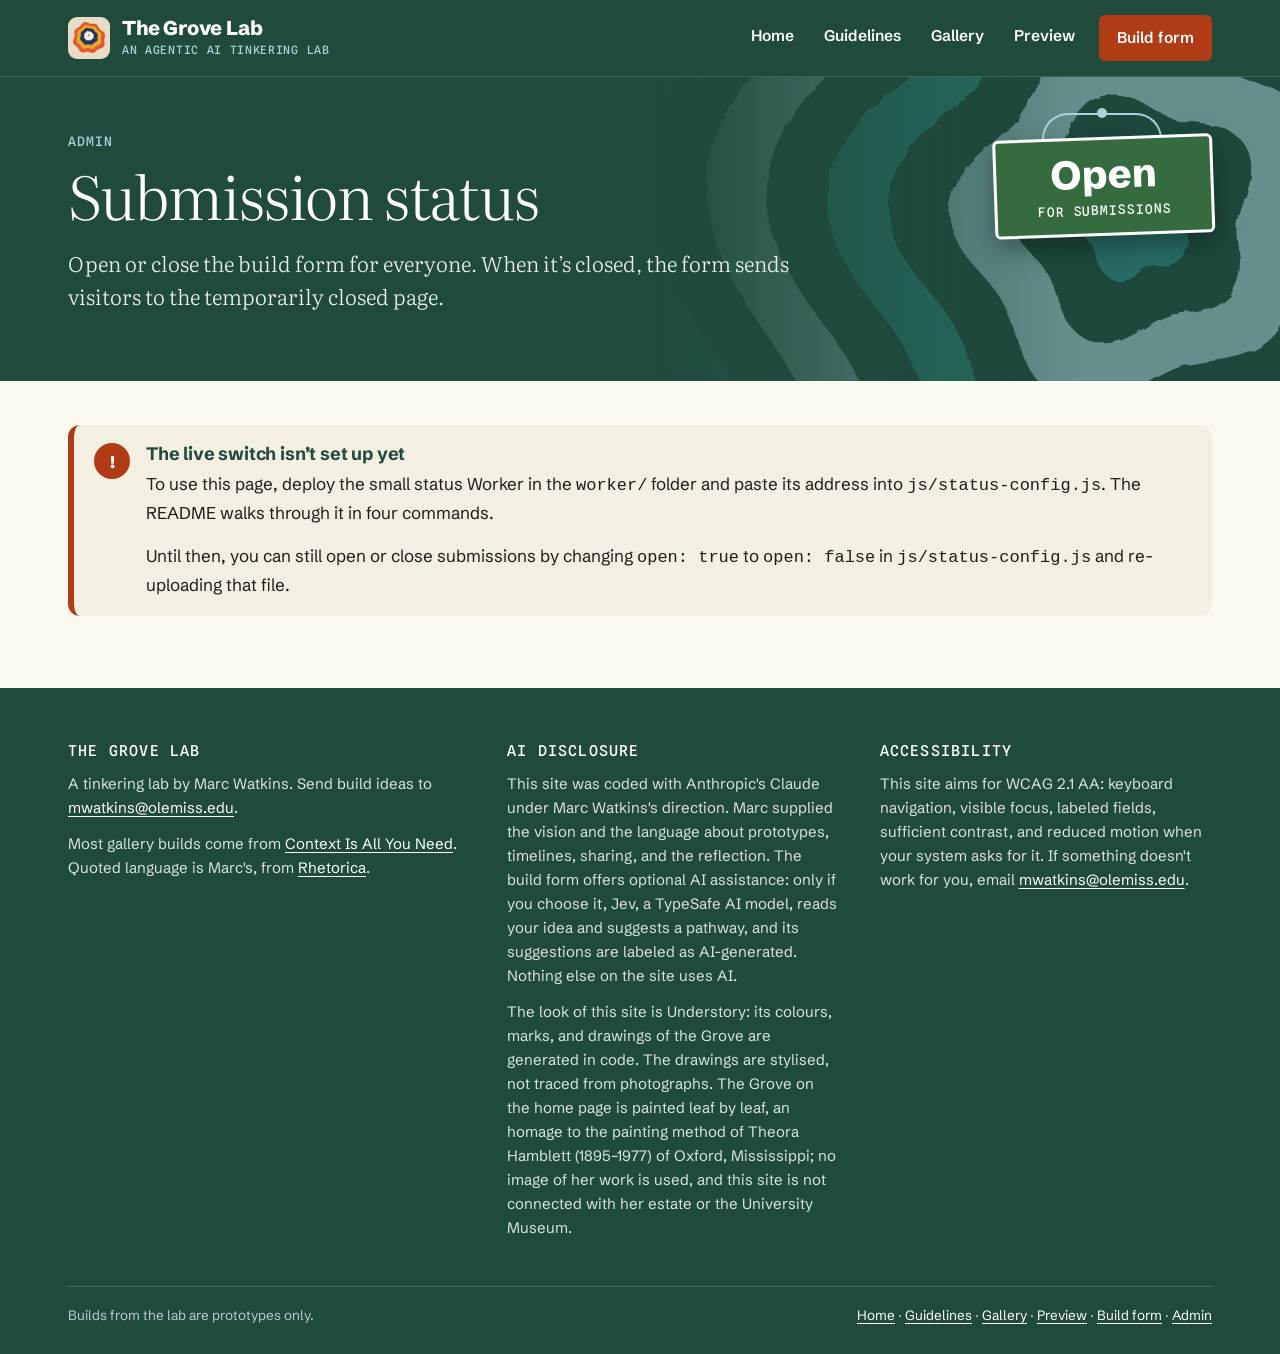
==== commit 328c6bfb: "Add files via upload" ====
--- a/admin.html
+++ b/admin.html
@@ -9,10 +9,10 @@
 <link rel="preconnect" href="https://fonts.googleapis.com">
 <link rel="preconnect" href="https://fonts.gstatic.com" crossorigin>
 <link href="https://fonts.googleapis.com/css2?family=Literata:opsz,wght@7..72,300..700&family=Schibsted+Grotesk:wght@400..900&family=Spline+Sans+Mono:wght@400;500&display=swap" rel="stylesheet">
-<link rel="stylesheet" href="css/grove.css?v=20261112d">
+<link rel="stylesheet" href="css/grove.css?v=20261112h">
 <link rel="icon" href="img/grove-lab-mark.svg" type="image/svg+xml">
-<script src="js/status-config.js?v=20261112d"></script>
-<script src="js/status.js?v=20261112d"></script>
+<script src="js/status-config.js?v=20261112h"></script>
+<script src="js/status.js?v=20261112h"></script>
 </head>
 <body>
 <a class="skip" href="#main">Skip to content</a>
@@ -69,7 +69,7 @@
       <div>
         <h2>AI disclosure</h2>
         <p>This site was coded with Anthropic's Claude under Marc Watkins's direction. Marc supplied the vision and the language about prototypes, timelines, sharing, and the reflection. The build form offers optional AI assistance: only if you choose it, Jev, a TypeSafe AI model, reads your idea and suggests a pathway, and its suggestions are labeled as AI-generated. Nothing else on the site uses AI.</p>
-        <p>The look of this site is Understory: its colours, marks, and drawings of the Grove are generated in code. The drawings are stylised, not traced from photographs.</p>
+        <p>The look of this site is Understory: its colours, marks, and drawings of the Grove are generated in code. The drawings are stylised, not traced from photographs. The Grove on the home page is painted leaf by leaf, an homage to the painting method of Theora Hamblett (1895–1977) of Oxford, Mississippi; no image of her work is used, and this site is not connected with her estate or the University Museum.</p>
       </div>
       <div>
         <h2>Accessibility</h2>
--- a/css/grove.css
+++ b/css/grove.css
@@ -671,7 +671,7 @@
 .hero-ctl .seasons button{background:transparent;min-height:24px;padding:.5em .8em}
 .hero-ctl .seasons button:hover{background:rgba(244,239,227,.18)}
 .hero-ctl .seasons button[aria-pressed="true"]{background:#F4EFE3;color:#1E1B18}
-@media (max-width:600px){.hero-ctl{right:16px;left:16px}.hero-ctl .cap{display:none}}
+@media (max-width:600px){.hero-ctl{right:16px;left:16px}.hero-ctl .cap{display:none}.hero.painted .wrap{padding-bottom:84px}}
 .grove-frieze{display:block;width:100%;height:auto;background:var(--navy)}
 .frieze-wrap{line-height:0;background:var(--navy)}
 
